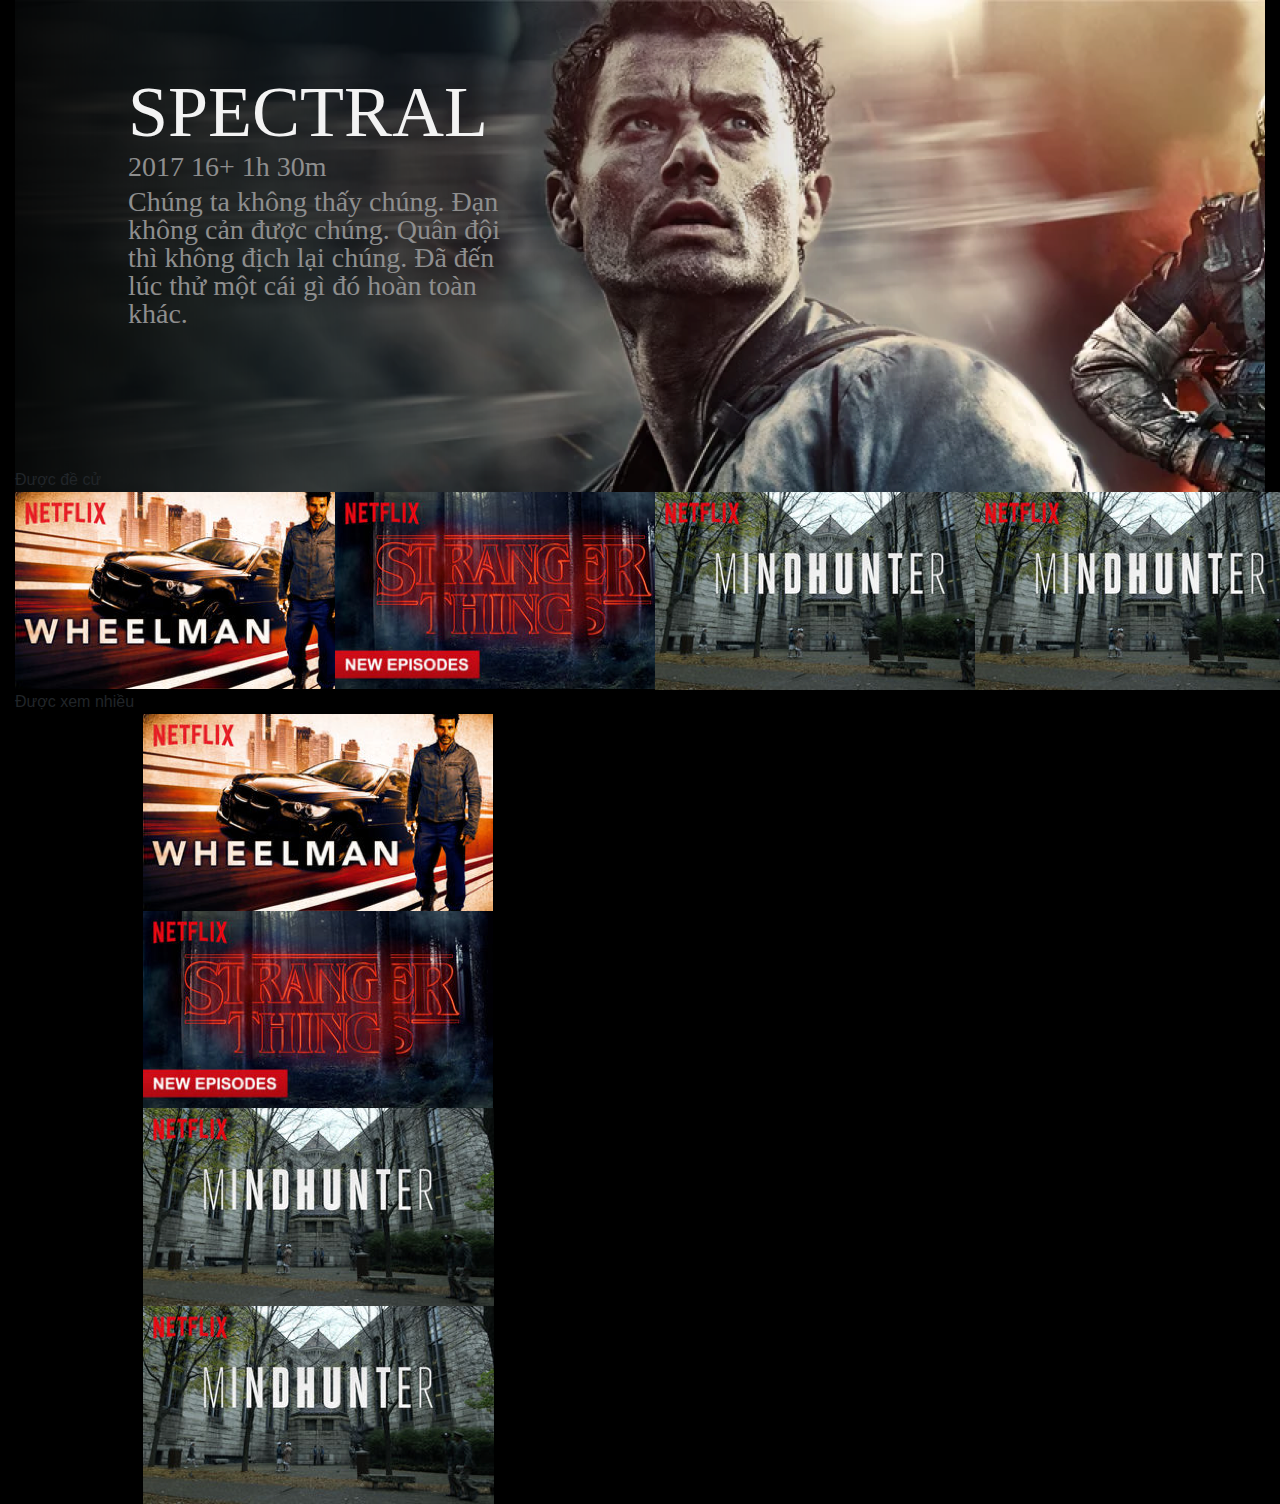
==== ZazuTizen/index.html @ a9cf0ea3 "Init the Tizen HTML" ====
<!DOCTYPE html>
<html>

<head>
    <meta charset="utf-8" />
    <meta name="viewport" content="width=device-width, initial-scale=1.0, maximum-scale=1.0">
    <meta name="description" content="Tizen XML News Feed Application"/>
    <title>Zazu - Tizen</title>

    <link rel="stylesheet" href="css/bootstrap.min.css">
    <link rel="stylesheet" href="css/style.css">
</head>

<body class="main-bg">

    <div class="container-fluid">
        
        <div id="billboard" style="background: url('img/bg.png') top center no-repeat; height: 100vh;">
            <div class="row">
                <div class="col-lg-5" id="banner-info">
                    <div id="heading">
                        SPECTRAL
                    </div>
                    <div id="subinfo">
                        <span>2017</span>
                        <span>16+</span>
                        <span>1h 30m</span>
                    </div>
                    <div id="introduction">
                        Chúng ta không thấy chúng. Đạn không cản được chúng. Quân đội thì không địch lại chúng. Đã đến lúc thử một cái gì đó hoàn toàn khác.
                    </div>

                </div>
                <div class="col col-7 col-lg-7">
                </div>
            </div>
        </div>
        
        <div id="content">
            <div class="row">
                
                <div class="col col-lg-12">
                    <div id="theme-heading">
                        Được đề cử
                    </div>
                </div>

                <div class="col col-lg-12">
                    <div class="row">

                        <div class="thumb col-md-3">
                            <a href="#">
                                <img src="img/banner_2.png" alt="">
                            </a>
                        </div>

                        <div class="thumb col-md-3">
                            <a href="#">
                                <img src="img/banner_3.png" alt="">
                            </a>
                        </div>

                        <div class="thumb col-md-3">
                            <a href="#">
                                <img src="img/banner_5.png" alt="">
                            </a>
                        </div>

                        <div class="thumb col-md-3">
                            <a href="#">
                                <img src="img/banner_5.png" alt="">
                            </a>
                        </div>
                    </div>
                </div>

            </div>

            <div class="row">
                    
                    <div class="col col-lg-12">
                        <div id="theme-heading">
                            Được xem nhiều
                        </div>
                    </div>
    
                    <div class="col col-lg-12">
                        <div class="row">
                            <div class="thumb-list">
    
                                <div class="thumb col-md-3">
                                    <a href="#">
                                        <img src="img/banner_2.png" alt="">
                                    </a>
                                </div>
        
                                <div class="thumb col-md-3">
                                    <a href="#">
                                        <img src="img/banner_3.png" alt="">
                                    </a>
                                </div>
        
                                <div class="thumb col-md-3">
                                    <a href="#">
                                        <img src="img/banner_5.png" alt="">
                                    </a>
                                </div>
        
                                <div class="thumb col-md-3">
                                    <a href="#">
                                        <img src="img/banner_5.png" alt="">
                                    </a>
                                </div>
                                
                            </div>
                        </div>
                    </div>
    
                </div>
        </div>
    
    <script src="js/jquery-3.2.1.slim.min.js"></script>
    <script src="js/popper.min.js"></script>
    <script src="js/bootstrap.min.js"></script>
	<script src="js/app.js"></script>
</body>

</html>
---- ZazuTizen/css/style.css ----
body {
    background: #000;
    overflow: hidden;
}

#main-bg {
    background: #000;
}

#banner-info {
    padding-left: 10vw;
}

#heading {
    margin-top: 20%;
    font-family:NotoSans-SemiBold;
    font-size:72px;
    color:#f3f3f3;
    letter-spacing:0;
    line-height:67.99px;
    text-align:left;
}

#subinfo {
    font-family:NotoSans-SemiBold;
    font-size:28px;
    color:#8e8e8e;
    letter-spacing:0;
    text-align:left;
}

#introduction {
    font-family:Roboto-Medium;
    font-size:28px;
    color:#8e8e8e;
    letter-spacing:0;
    line-height:28px;
    text-align:left;
}


#content {
    height: 40vh;
    margin-top: -48vh;
}

.theme-heading {
    /* Được đề cử: */
    font-family: Roboto-Medium;
    font-size: 32px;
    color: #E7E7E7;
    letter-spacing: 0;
    line-height: 101.6px;
}

.thumb-list {
    margin-left: 10vw;
}
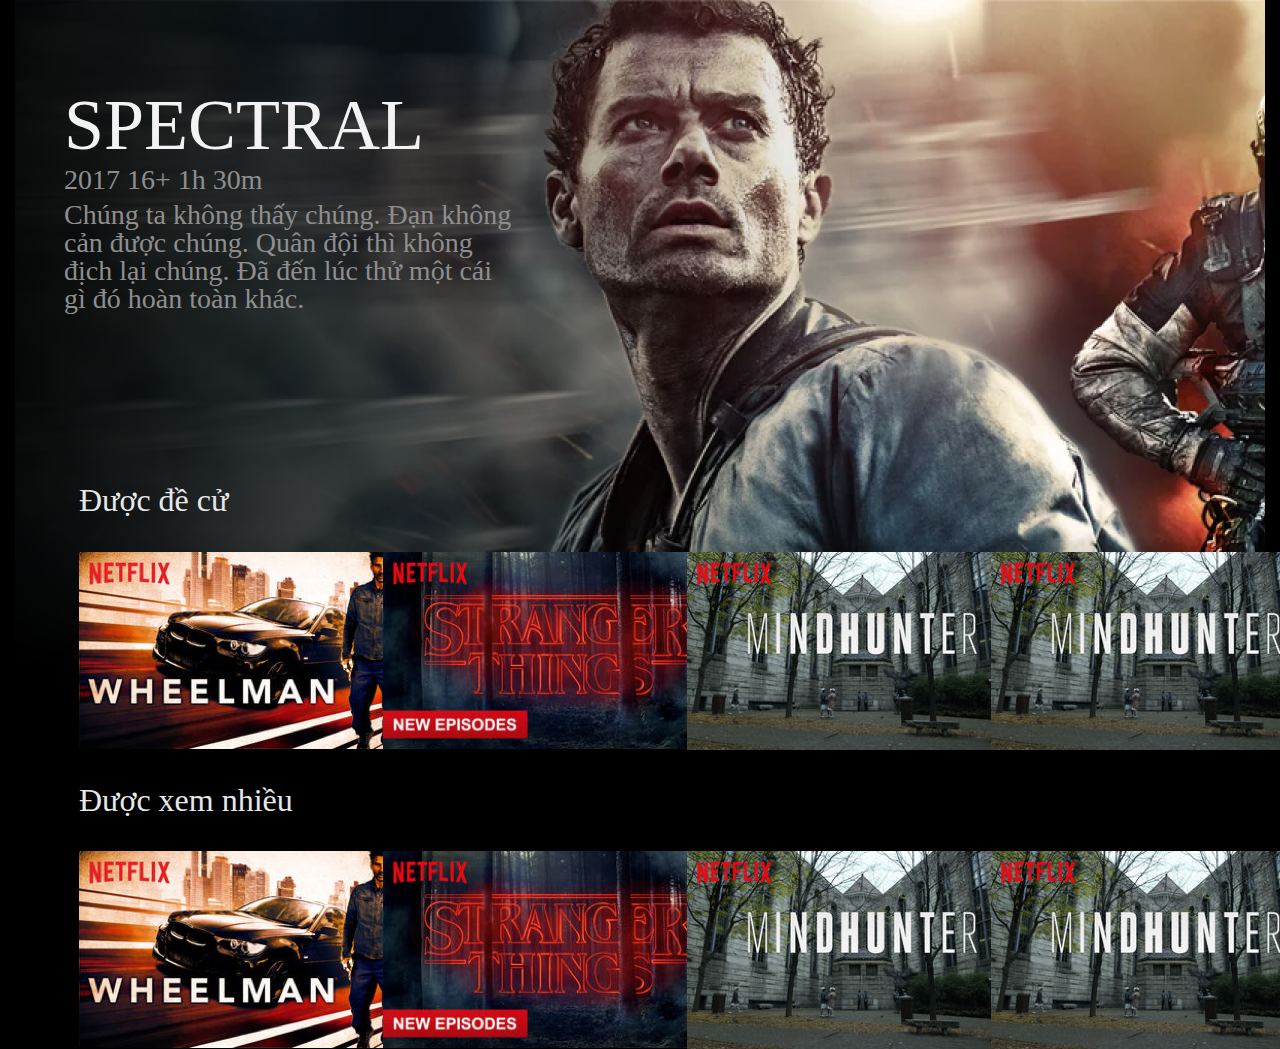
==== commit e27a9e6c: "Change html layout" ====
--- a/ZazuTizen/index.html
+++ b/ZazuTizen/index.html
@@ -38,13 +38,14 @@
         
         <div id="content">
             <div class="row">
-                
                 <div class="col col-lg-12">
-                    <div id="theme-heading">
+                    <div class="theme-heading">
                         Được đề cử
                     </div>
                 </div>
+            </div>
 
+            <div class="row">
                 <div class="col col-lg-12">
                     <div class="row">
 
@@ -79,44 +80,40 @@
             <div class="row">
                     
                     <div class="col col-lg-12">
-                        <div id="theme-heading">
+                        <div class="theme-heading">
                             Được xem nhiều
                         </div>
                     </div>
-    
-                    <div class="col col-lg-12">
-                        <div class="row">
-                            <div class="thumb-list">
-    
-                                <div class="thumb col-md-3">
-                                    <a href="#">
-                                        <img src="img/banner_2.png" alt="">
-                                    </a>
-                                </div>
-        
-                                <div class="thumb col-md-3">
-                                    <a href="#">
-                                        <img src="img/banner_3.png" alt="">
-                                    </a>
-                                </div>
-        
-                                <div class="thumb col-md-3">
-                                    <a href="#">
-                                        <img src="img/banner_5.png" alt="">
-                                    </a>
-                                </div>
-        
-                                <div class="thumb col-md-3">
-                                    <a href="#">
-                                        <img src="img/banner_5.png" alt="">
-                                    </a>
-                                </div>
-                                
-                            </div>
-                        </div>
+            </div>
+            
+                
+            <div class="row">
+
+                    <div class="thumb col col-lg-3">
+                        <a href="#">
+                            <img src="img/banner_2.png" alt="">
+                        </a>
                     </div>
-    
-                </div>
+
+                    <div class="thumb col col-lg-3">
+                        <a href="#">
+                            <img src="img/banner_3.png" alt="">
+                        </a>
+                    </div>
+
+                    <div class="thumb col col-lg-3">
+                        <a href="#">
+                            <img src="img/banner_5.png" alt="">
+                        </a>
+                    </div>
+
+                    <div class="thumb col col-lg-3">
+                        <a href="#">
+                            <img src="img/banner_5.png" alt="">
+                        </a>
+                    </div>
+                    
+            </div>
         </div>
     
     <script src="js/jquery-3.2.1.slim.min.js"></script>
--- a/ZazuTizen/css/style.css
+++ b/ZazuTizen/css/style.css
@@ -8,7 +8,7 @@
 }
 
 #banner-info {
-    padding-left: 10vw;
+    padding-left: 5vw;
 }
 
 #heading {
@@ -41,7 +41,9 @@
 
 #content {
     height: 40vh;
-    margin-top: -48vh;
+    margin-top: -50vh;
+    margin-left: 5vw;
+    margin-right: 5vw: 
 }
 
 .theme-heading {
